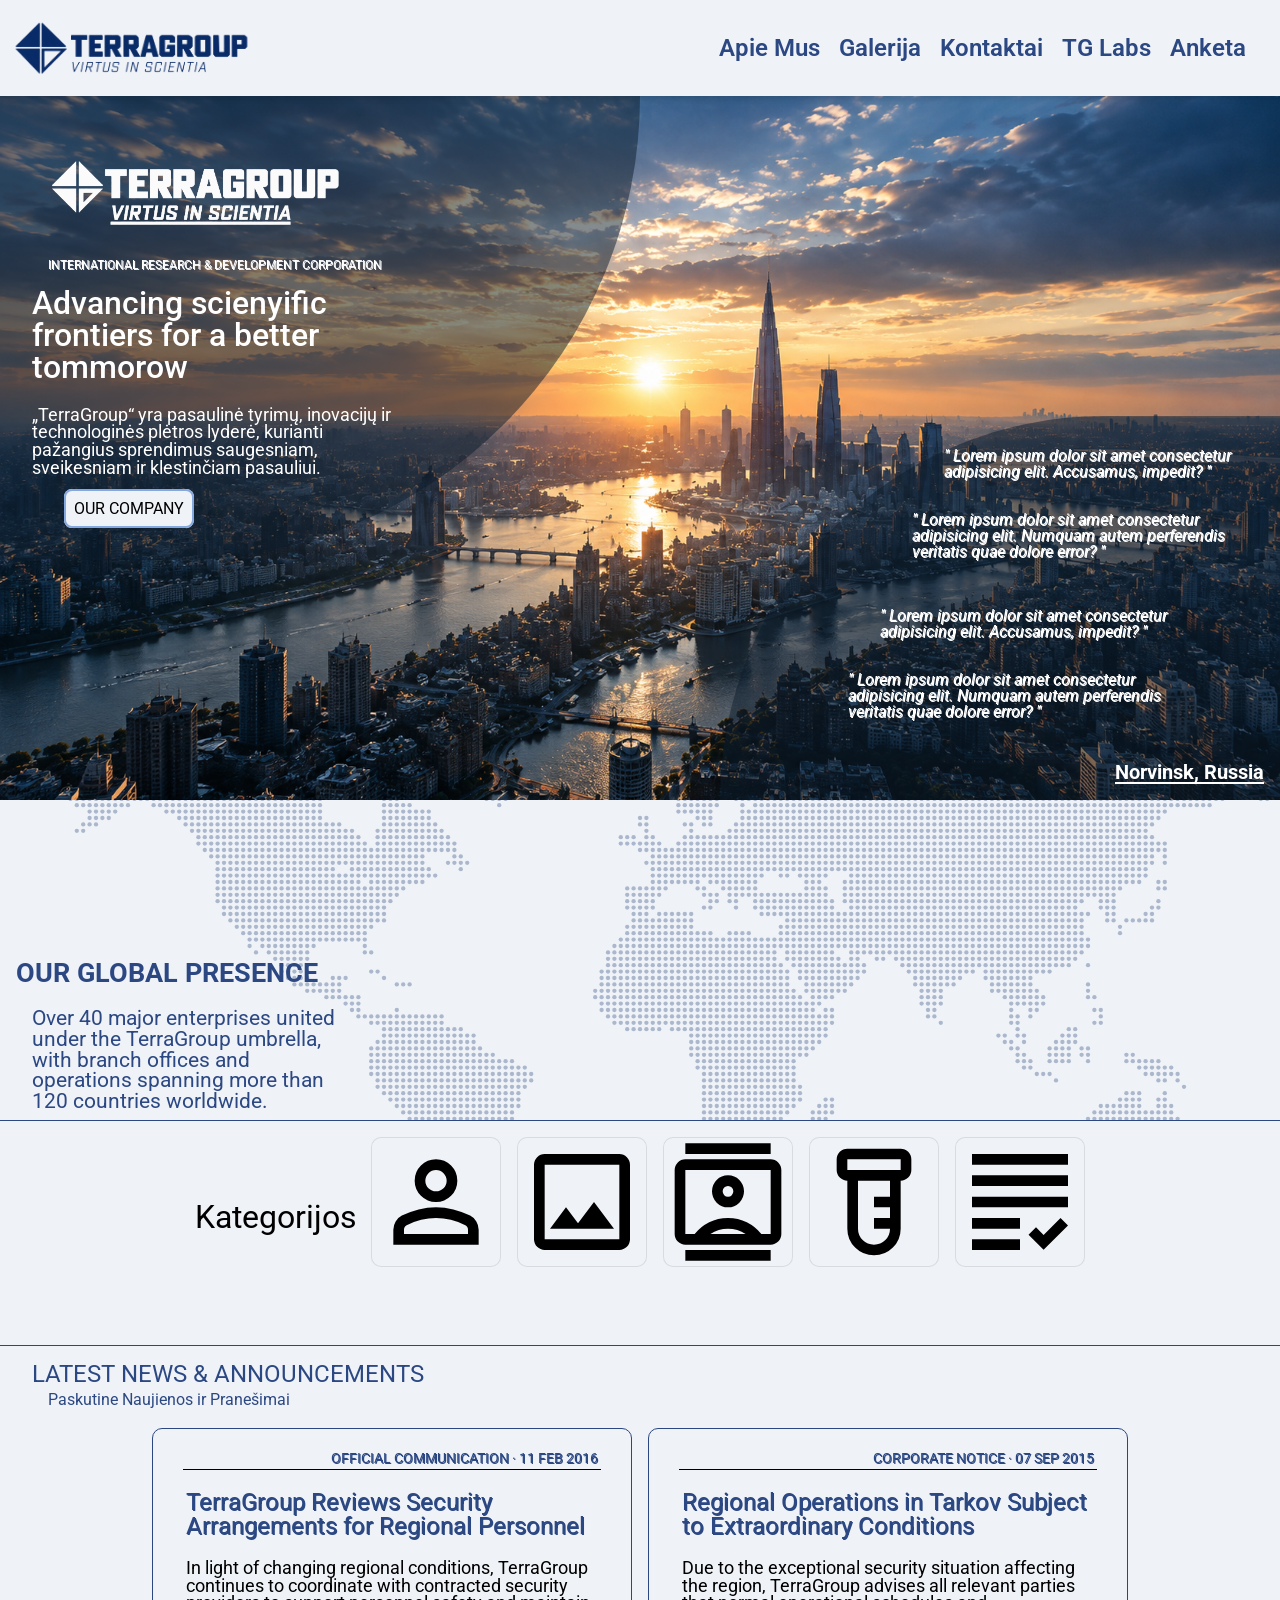
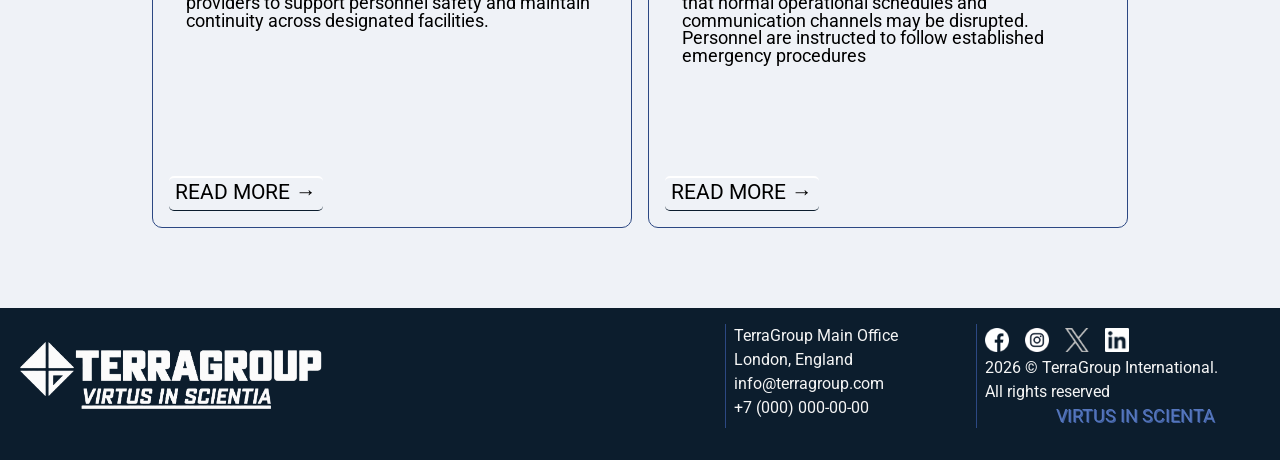
==== Nr 1/index_main.html @ 4077d6df "Add initial HTML structure for TerraGroup website with navigation, content sections, and footer" ====
<!DOCTYPE HTML>
<html lang="lt">
<head>
    <title>TerraGroup</title>
    <meta charset="UTF-8">
    <meta name="viewport" content="width=device-width, initial-scale=1.0">
    <link rel="stylesheet" type="text/css" href="css/resetstyle.css">
    <link rel="stylesheet" type="text/css" href="css/root.css">
    <link rel="stylesheet" type="text/css" href="css/main_mystyle.css">  
    <link rel="stylesheet" type="text/css" href="css/index_style.css"> 
    <link rel="icon" type="image/png" href="images/Terra_Group.png">
    <style>@import url('https://fonts.googleapis.com/css2?family=Roboto:ital,wght@0,100..900;1,100..900&display=swap');</style>
</head>
<body>
    <header class="header-podstawowy">
     <div class="pod-logo">
        <a href="index_main.html"><div id="img"></div></a> <!-- Logotyp -->
      <div class="nav">       
     <input type="checkbox" id="menu-toggle">
     <label for="menu-toggle" class="menu-icon">
        ☰
     </label>
      <nav class="pod-nav">                                           <!-- Navigacja -->
         <ul>
            <li><a href="Apie/Apie_mus.html">Apie Mus</a></li> 
            <li><a href="Galerija/Galerija.html">Galerija</a></li>
            <li><a href="Kontaktai/Kontaktai.html">Kontaktai</a></li>
            <li><a href="Labs/Labs.html">TG Labs</a></li>
            <li><a href="Anketa/Anketa.html">Anketa</a></li>
         </ul>
      </nav>
     </div>     
    </div>     
<div class="pod-Search-SM">                                            <!-- Search -->
<form id="search-form" action="https://www.google.com/search" method="get" target="_blank">
  <input type="search" name="q" placeholder="Ieškoti šioje svetainėje..." required >

  <input type="hidden" name="sitesearch" value="example.com" >

  <button type="submit"><img src="images/search_icon.png" alt="Search"></button>
</form>                                                                 <!-- Social Media -->
     <div class="pod-SM">                                               
          <a href="https://www.facebook.com" target="_blank"><div id="fb"></div></a>
           <a href="https://www.instagram.com" target="_blank"><div id="in"></div></a>
            <a href="https://www.x.com" target="_blank"><div id="x"></div></a>
             <a href="https://www.linkedin.com/" target="_blank"><div id="lin"></div></a>
        </div></div>
    </header>
 <!-- Navigacija -->
 <!--
<div class="disclaimer">This is fan-made website about EFT, all rights resereved by Battle State Game Studio
    <label for="menu-toggle-dis" class="menu-icon-dis">X</label>
    <input type="checkbox" id="menu-toggle-dis"></div>-->

<main><div id="bg"></div>
    <content>
        <div id="logo"><img src="images/Terra_Group_logo_white.png" alt="">
        <p>INTERNATIONAL RESEARCH & DEVELOPMENT CORPORATION</p>
        </div>
        <article>
            <h1>Advancing scienyific frontiers for a better tommorow </h1>
        <p>„TerraGroup“ yra pasaulinė tyrimų, inovacijų ir technologinės plėtros lyderė, kurianti pažangius sprendimus saugesniam, sveikesniam ir klestinčiam pasauliui.
        </p>
        <a href="Apie/Apie.html" id="about"> OUR COMPANY</a>
     </article>
     
   </content>
   <div id="bg-q"></div>
   <blockquote>
    Lorem ipsum dolor sit amet consectetur adipisicing elit. Accusamus, impedit?
   </blockquote>
   <blockquote>
    Lorem ipsum dolor sit amet consectetur adipisicing elit. Numquam autem perferendis veritatis quae dolore error?
   </blockquote>
   <blockquote>
    Lorem ipsum dolor sit amet consectetur adipisicing elit. Accusamus, impedit?
   </blockquote>
   <blockquote>
    Lorem ipsum dolor sit amet consectetur adipisicing elit. Numquam autem perferendis veritatis quae dolore error?
   </blockquote>
   <p id="place">Norvinsk, Russia</p>
</main>
    <div class="maps">
        <h2>OUR GLOBAL PRESENCE </h2>
        <p>Over 40 major enterprises united under the TerraGroup umbrella, with branch offices and operations spanning more than 120 countries worldwide.</p>
    </div>
                                        <!-- Section-NAV -->
   <section class="category">
    <p>Kategorijos</p>
    <a class="category-box" href="Apie/Apie_mus.html"><div class="box-hover"><p>Apie Mus</p></div></a>
    <a class="category-box" href="Galerija/Galerija.html"><div class="box-hover"><p>Galerija</p></div></a>
    <a class="category-box" href="Kontaktai/Kontaktai.html"><div class="box-hover"><p>Kontaktai</p></div></a>
    <a class="category-box" href="Labs/Labs.html"><div class="box-hover"><p>TG Labs</p></div></a>
    <a class="category-box" href="Anketa/Anketa.html"><div class="box-hover"><p>Anketa</p></div></a>
   </section>

                                        <!-- News -->
   <div class="news">
    <h2>LATEST NEWS & ANNOUNCEMENTS</h2>
        <h3>Paskutine Naujienos ir Pranešimai</h3>
   <div class="news-scroller">
    <div class="news-box"><p>OFFICIAL COMMUNICATION · 11 FEB 2016</p>

    <p>TerraGroup Reviews Security Arrangements for Regional Personnel</p>

    <p>In light of changing regional conditions, TerraGroup continues to coordinate with contracted security providers to support personnel safety and maintain continuity across designated facilities.<p>
    <a href="#">Read More</a>
</div>
<div class="news-box"><p>CORPORATE NOTICE · 07 SEP 2015</p>
    <p>Regional Operations in Tarkov Subject to Extraordinary Conditions</p>
    
    <p>Due to the exceptional security situation affecting the region, TerraGroup advises all relevant parties that normal 
    operational schedules and communication channels may be disrupted. Personnel are instructed to follow established emergency procedures</p>
    <a href="#">Read More</a>
</div>
  
<div class="news-box"><p>REGIONAL EXPANSION · 15 AUGUST 2009</p>
    <p>TerraGroup Announces Strategic Investment in the Norvinsk Region</p>

    <p>TerraGroup International today announced a long-term investment and cooperation agreement with regional representatives in Norvinsk, marking a significant expansion of the company's activities in northwestern Russia.</p>
    <a href="#">Read More</a>
</div>
    
<div class="news-box"><p>CORPORATE NEWS · 14 SEPTEMBER 2008</p>
    <p>TerraGroup Expands Agricultural Biotechnology Research</p>

    <p>TerraGroup Labs PLC announces expanded research initiatives focused on crop resilience, sustainable agriculture, and next-generation farming technologies.</p>
    <a href="#">Read More</a>
</div>

<div class="news-box"><p>OPERATIONS · 30 MAY 2008</p>
    <p>USEC Supports Updated Facility Security Standards</p>

    <p>Under its existing service agreement, USEC will assist with access management, emergency readiness, and the protection of designated TerraGroup facilities and personnel.</p>
    <a href="#">Read More</a>
</div>

<div class="news-box"><p>SECURITY & PARTNERSHIPS · 01 APRIL 2004</p>
    <p>TerraGroup sign contrac with USEC PMC</p>

    <p>Today, TerraGroup signs a contract with USEC. From that moment on, USEC operates as the corporation's private army, responsible for protecting its secrets and facilities.</p>
    <a href="#">Read More</a>
</div>

</div></div>


    <footer>
        
        <div class="footer-box"></div>

        <div class="footer-box">
         <ul class="pod-nav-footer">
            <li><a title="Jus eseta cia" href="index_main.html">Pagrindinis</a></li>
            <li><a href="Apie/Apie_mus.html">Apie Mus</a></li>
            <li><a href="Galerija/Galerija.html">Galerija</a></li>
            <li><a href="Kontaktai/Kontaktai.html">Kontaktai</a></li>
            <li><a href="Tyrimai/Tyrimai.html">Tyrimai</a></li>
            <li><a href="Anketa/Anketa.html">Anketa</a></li>
         </ul>
        </div>
    
        <div class="footer-box"> 
            <p> TerraGroup Main Office<br>
                London, England</p>  
            <p> info@terragroup.com</p>
            <p>+7 (000) 000-00-00</p>
        </div>

        <div class="footer-box"> 
            <a href="#">Privacy Policy</a>  
            <a href="#">Terms of Use</a>
            <a href="#">Sitemap</a>
        </div>

        <div class="footer-box">
            <div class="pod-SM-footer">                                               
          <a href="https://www.facebook.com" target="_blank"><div id="fb-f"></div></a>
           <a href="https://www.instagram.com" target="_blank"><div id="in-f"></div></a>
            <a href="https://www.x.com" target="_blank"><div id="x-f"></div></a>
             <a href="https://www.linkedin.com/" target="_blank"><div id="lin-f"></div></a>
             </div>
            <p>2026 &copy; TerraGroup International.<br>
            All rights reserved<br></p>
            <q id="quete">Virtus in scienta</q>
        </div>


    </footer>


</body>
</html>
---- Nr 1/css/resetstyle.css ----
html, body, div, span, applet, object, iframe,
h1, h2, h3, h4, h5, h6, p, blockquote, pre,
a, abbr, acronym, address, big, cite, code,
del, dfn, em, img, ins, kbd, q, s, samp,
small, strike, strong, sub, sup, tt, var,
b, u, i, center,
dl, dt, dd, ol, ul, li,
fieldset, form, label, legend,
table, caption, tbody, tfoot, thead, tr, th, td,
article, aside, canvas, details, embed, 
figure, figcaption, footer, header, hgroup, 
menu, nav, output, ruby, section, summary,
time, mark, audio, video {
	margin: 0;
	padding: 0;
	border: 0;
	font-size: 100%;
	font: inherit;
	vertical-align: baseline;
}
/* HTML5 display-role reset for older browsers */
article, aside, details, figcaption, figure, 
footer, header, hgroup, menu, nav, section {
	display: block;
}
body {
	line-height: 1;
}
nav ol, nav ul {
	list-style: none;
}
ol, ul {
	list-style: none;
}
blockquote, q {
	quotes: none;
}
blockquote:before, blockquote:after,
q:before, q:after {
	content: '';
	content: none;
}
table {
	border-collapse: collapse;
	border-spacing: 0;
}
---- Nr 1/css/root.css ----
:root {/*Góra*/
--nav-bar-color: #EFF2F7;
--nav-menu-color: whitesmoke;
--text-nav-bar: #2C4883;
--nav-bar-hover:  rgb(133, 169, 223);
--text-active: rgb(133, 169, 223);
--color-active: rgb(228, 228, 228);
--nav-shadov: rgba(0, 0, 0, 0.1); 
    
    --text-color-1: black;
    --text-color-2: #2C4883;
    --text-index: white;

--body-color: #EFF2F7;
--news-color: #EFF2F7;
    --news-border-bottom: #0C1D2D;
    --news-border-top: white;
--aside-color: rgba(240, 248, 255, 0.5);
--text-bright-color: #2C4883;
--text-dark-color: whitesmoke;
--text-dark-hover: #2C4883;

/*Dól*/
--footer-color: #0C1D2D;
--footer-text: whitesmoke;
--footer-text-hover: rgb(133, 169, 223);
--footer-border: #2C4883;

--color-b: #2C4883;
--table-sec: rgb(226, 226, 226);
--border: white;

--background: url(../images/Background.png);
--tg-logo: url(../images/Terra_Group_logo.png);
--fb-icon: url(../images/SM/facebook.png);
--in-icon: url(../images/SM/instagram.png);
--x-icon: url(../images/SM/logo-black.png);
--x-icon-hover: url(../images/SM/logo-white.png);
--lin-icon: url(../images/SM/linkedin.png);


--labs-logo: url(../images/TGLabs_logo_transparent.webp);
--about: url(../images/categories/person_24dp_000000_FILL0_wght400_GRAD0_opsz24.svg);
--gallery: url(../images/categories/image_24dp_000000_FILL0_wght400_GRAD0_opsz24.svg);
--contacts: url(../images/categories/contacts_24dp_000000_FILL0_wght400_GRAD0_opsz24.svg);
--labs: url(../images/categories/labs_24dp_000000_FILL0_wght400_GRAD0_opsz24.svg);
--forms: url(../images/categories/grading_24dp_000000_FILL0_wght400_GRAD0_opsz24.svg);
--pin: url(../images/location_on_24dp_1F1F1F_FILL0_wght400_GRAD0_opsz24.svg);
}@media (prefers-color-scheme: dark){
:root {/*Góra*/
--nav-bar-color: #05111B;
--nav-menu-color: rgb(75, 75, 75);
--text-nav-bar:#EFF2F7;
--nav-bar-hover: #2C4883;
--text-active: #2C4883;
--color-active: rgb(56, 56, 56);
--nav-shadov: rgba(255, 255, 255, 0.2);

    --text-color-1: white;
    --text-color-2: rgb(133, 169, 223);
    --text-index: white;

--body-color: #05111B;
--news-color: #0C1D2D;
    --news-border-bottom: #1a2d57;
    --news-border-top: #2C4883;
--aside-color: rgba(24, 38, 51, 0.2);
--text-bright-color: whitesmoke;
--text-dark-color: black;
--text-dark-hover: #2C4883;

/*Dól*/
--footer-color: #0C1D2D;
--footer-text: whitesmoke;
--footer-text-hover: rgb(133, 169, 223);
--footer-border: #2C4883;

--color-b: rgb(133, 169, 223);
--table-sec: #1c2835;
--border: rgb(156, 155, 155);

--background: url(../images/Background_dark.png);
--tg-logo: url(../images/TerraGroup_logo.png);
--fb-icon: url(../images/SM/facebook-white.png);
--in-icon: url(../images/SM/instagram-white.png);
--x-icon: url(../images/SM/logo-white.png);
--x-icon-hover: url(../images/SM/logo-black.png);
--lin-icon: url(../images/SM/linkedin-white.png);

--labs-logo: url(../images/TGLabs_logo_transparent_dark.png);
--about: url(../images/categories/dark/person_24dp_FFFFFF_FILL0_wght400_GRAD0_opsz24.svg);
--gallery: url(../images/categories/dark/image_24dp_FFFFFF_FILL0_wght400_GRAD0_opsz24.svg);
--contacts: url(../images/categories/dark/contacts_24dp_FFFFFF_FILL0_wght400_GRAD0_opsz24.svg);
--labs: url(../images/categories/dark/labs_24dp_FFFFFF_FILL0_wght400_GRAD0_opsz24.svg);
--forms: url(../images/categories/dark/grading_24dp_FFFFFF_FILL0_wght400_GRAD0_opsz24.svg);
--pin: url(../images/location_on_24dp_FFFFFF_FILL0_wght400_GRAD0_opsz24.svg);
}}
---- Nr 1/css/main_mystyle.css ----
body{min-height: 50vw; background-color: var(--body-color); color: var(--text-color-1); font-family: "Roboto", sans-serif; overflow-x: unset  ;} 
/*Podstawowy styl do wszystkiego*/
body::after{
   position: absolute;
   width: 0;
   height: 0;
   overflow: hidden;
   z-index: -1;
   content: url(../images/facebook-color.png);
   content: url(../images/instagram-color.png);
   content: url(../images/logo-white.png);
   content: url(../images/linkedin-color.png);

}/*Zaladowac zdjecia*/
b {font-weight: bold;}
.header-podstawowy {
   position: sticky;
   top: 0;
   z-index: 1000;
width: 100%;
height: 3rem;
background-color: var(--nav-bar-color);
display: flex;
justify-content: space-between;
  align-items: center;
box-shadow: 3px 3px 5px var(--nav-shadov);
}
.pod-logo {
   display: flex;
       height: 100%;
           width: fit-content;
   

}
.pod-logo #img {
       height: 3rem; 
       width: 9rem;
       margin-top: 0.2rem;
      margin-left: 0.2rem;
       background-image: var(--tg-logo);
       background-repeat: no-repeat;
       background-size: cover;

}

@media (min-width: 800px) {
.header-podstawowy {
height: 6rem;}
.pod-logo #img {
       height: 4rem; 
       width: 12rem;
       margin-top: 0.5rem;
      margin-left: 0.5rem;
}
}
/*Nawigacja po stronach*/
.nav {
   height: 100%;
width: fit-content;
flex-direction: row;
float: right;
 margin-left: 10px;
    display: flex;
   align-items: center;
}
.pod-nav ul li{
display: inline;
float: left;
}
/*Linki*/
.pod-nav ul li a{
   color: var(--text-nav-bar);
   text-decoration: inherit;
font-size: clamp(1.25rem, calc(1.5vw + 0.5rem), 1.5rem);
height: 100%;
transition: all 200ms;
font-weight: 600;
}

#menu-toggle,
.menu-icon {
  display: none;
}

/*Liki do Social Media i Wyszukiwarka*/
.pod-search-SM {
   display: flex;
   column-gap: 15px;
   width: fit-content;
   flex-direction: row;
}
.pod-search-SM form button{
 width: 30px;
   height: 30px;
   background-color: transparent;
   border: none;


}
#search-form {
   height: 100%;
   width: fit-content;
   display: flex;
   flex-direction: row;
   align-items: center;
   padding-right: 1rem;
   gap: 0.5rem;
   float: left;
}
.pod-SM {
   height: 100%; 
   padding-right: 2rem;
   display: flex;
   align-items: center;
   column-gap: 1rem;
}

#fb {
height: 2rem;
width: 2rem;
background-image: var(--fb-icon);
background-repeat: no-repeat;
background-size: cover;
}
#fb:hover {
background-image: url(../images/SM/facebook-color.png);}

#in {
height: 2rem;
width: 2rem;
background-image: var(--in-icon);
background-repeat: no-repeat;
background-size: cover;
}
#in:hover  {
background-image: url(../images/SM/instagram-color.png);}

#x {
height: 2rem;
width: 2rem;
background-image: var(--x-icon);
background-repeat: no-repeat;
background-size: cover;
}
#x:hover {
background-image: var(--x-icon-hover);}

#lin {
height: 2rem;
width: 2rem;
background-image: var(--lin-icon);
background-repeat: no-repeat;
background-size: cover;
}
#lin:hover {
background-image: url(../images/SM/linkedin-color.png);}



/*////////////////////Aside////////////////////*/
aside {
   border-radius: 5px;
   background-color: var(--aside-color);
   padding: 0.5vw;
   color: var(--text-color-1);
}
.labs-about {
    background-image: var(--labs-logo);
    background-repeat: no-repeat;
    background-size: 25% auto;
    background-position: 100% 10%;
    border-bottom: solid 1px var(--text-color-2);
    color: var(--text-color);
    position: relative;
    padding: 1rem;
    height: 11rem;
}.labs-about h2 {padding: 1rem;}
.labs-about a{
position: absolute;
left: 0rem;
bottom: 0.5rem;
text-decoration: none;
color: inherit;
font-size: 1.3rem;
padding: 0.3rem 0.4rem 0.4rem 0.4rem;
text-transform: uppercase;
border-radius: 5px;
border-bottom: solid 1px var(--news-border-bottom);
border-top: solid 2px var(--news-border-top);
}
.labs-about a:after{
content: " →"; 
align-items: center;
}.labs-about a:hover{
color: var(--text-color-2);
box-shadow: 12px 12px 12px rgpa(0, 0, 0, 0.1), -10px -10px -10px white;
border-bottom:  var(--news-border-bottom);
border-top:  var(--news-border-top);
}.labs-about a:active{
color: var(--text-color-1);
}
@media(max-width: 1200px) {
   .labs-about {padding-bottom: 2rem;}
}
/*////////////////////Disclaimer////////////////////*/
.disclaimer {
    position: fixed;
    display: block;
    background-color: yellow;
    border: solid 2px red;
    padding: 2px;
    right: 3rem;
    bottom: 1rem;
    z-index: 10;
}

.menu-icon-dis {
    display: block;
    color: var(--text-color-1);
    padding-left: 1rem;
    font-size: 1rem;
    cursor: pointer;
    float: right;
    justify-content: center;
  }.menu-icon-dis:active {
    color: var(--text-nav-bar);
  }

    #menu-toggle-dis:checked ~ .disclaimer {
    display: none;
  }



/*////////////////////Cental Main////////////////////*/
#central {
    display: flex;
    align-items: center;
    justify-content: center;
    color: var(--color-b);
    width: 100%;
    height: 5rem;
    padding-top: 1.5rem;
    font-weight: bold;
    font-size: clamp(1.7rem, calc(1vw + 0.5rem), 3rem);
    background-image: var(--background);
    background-repeat: no-repeat;
    background-size: cover;
    border-radius: 50px;
    box-shadow: 0 0 10px 10px var(--body-color) inset;
}

/*////////////////////Main////////////////////*/
main {
h2 {color: var(--text-color-2);
    font-size: 1.5rem;
    font-weight: bold;}

   width: calc(100%-1rem);
   min-height: 50vw;

   font-size: clamp(1.5rem, calc(0.1vw+ 2rem), 3rem);
padding: 2rem;
   display: grid;
   gap: 10px;
   grid-template-areas:
   "content aside"; 
   grid-template-columns: 5fr 1fr;
   grid-template-rows: auto 1fr;
}


main content{
grid-area: content;
}main article{
grid-area: article;
}main section{
grid-area: section;
}



/*////////////////////Gallery////////////////////*/
.gallery{
   display: grid;
   padding: 5rem 10rem;
   grid-template-columns: repeat(auto-fit, minmax(30rem, 1fr));
   gap: 5rem;
}
.gallery div img{
 aspect-ratio: 3 / 2;
  object-fit: cover;
}
.gallery div img:hover{
width: calc(100% + 1rem);
height: calc(100% + 1rem);
left: -0.5rem;
top: -0.5rem;
position: relative;
column-gap: calc(100% - 1rem);
}.gallery div img:hover .gallery{
column-gap: calc(100% - 1rem);
}



/*////////////////////Maps////////////////////*/
.maps {
   height: 40rem;
   width: 100%;
   background-image: url(../images/world-map-dotted-transparent.svg);
   background-repeat: no-repeat;
    background-size: cover;
    background-position: -25rem;
    border-bottom: solid 1px var(--color-b);
    position: relative;
}
.maps h2 {
   color: var(--text-color-2);
   font-size: 1.7rem;
   font-weight: bold;
   position: absolute;
   left: 1rem;
   top: 5rem;
   align-items: center;
}.maps p {
   color: var(--text-color-2);
   font-size: 1.3rem;
   position: absolute;
   top: 9rem;
   left: 2rem;
   width: 75%;
}
.maps-shadow{
   background-color: var(--body-color);
   position: absolute;
   top: 0;
   left: 0;
   width: 100%;
   height: 100%;
   opacity: 0.5;
}
/*////////////////////News////////////////////*/
.news{
   display: grid;
   grid-template:
   "h2"
   "div";
}


.news-scroller {
padding: 1rem 1rem 4rem 1rem;   
    display: flex;
    flex-direction: row;
    gap: 1rem;
    margin: 0 auto 1rem auto;
    width: 20rem;
    overflow-x: scroll;
    scroll-snap-type: x proximity;  
    overflow-y: hidden;
}.news h2 {
text-align: left;
padding: 1rem 2rem 0.2rem 2rem;
color: var(--text-color-2);
font-size: 1.5rem;
border-top: solid 1px var(--color-b);
}.news h3 {
text-align: left;
padding: 0.2rem 2rem 0.2rem 3rem;
color: var(--text-color-2);
font-size: 1rem;
}

.news-box {
    scroll-snap-align: center;
    box-sizing: border-box;
    padding: 20px 30px;
    flex-shrink: 0;
    width: 10rem;
    height: 32rem;
    border: solid 1px var(--text-color-2);
    border-radius: 10px;
    position: relative;
    display: flex;
    flex-direction: column;
    gap: 1rem;
    background-color: var(--news-color);
}
.news-box p:nth-child(1){
text-align: right;
padding: 0.2rem;
color: var(--text-color-2);
text-shadow: 1px 1px var(--text-color-2);
font-size: 0.9rem;
border-bottom: solid 1px var(--text-color-1);
}.news-box p:nth-child(2){
text-align: left;
padding: 0.2rem;
color: var(--text-color-2);
text-shadow: 1px 1px var(--text-color-2);
font-size: 1.5rem;
}.news-box p:nth-child(3){
text-align: left;
padding: 0.2rem;
color: var(--text-color-1);
font-size: 1.1rem;
}.news-box a{
position: absolute;
left: 1rem;
bottom: 1rem;
text-decoration: none;
color: var(--text-color-1);
font-size: 1.3rem;
padding: 0.3rem 0.4rem 0.4rem 0.4rem;
text-transform: uppercase;
border-radius: 5px;
border-bottom: solid 1px var(--news-border-bottom);
border-top: solid 2px var(--news-border-top);
}.news-box a:after{
content: " →"; 
align-items: center;
}.news-box a:hover{
color: var(--text-color-2);
box-shadow: 12px 12px 12px rgpa(0, 0, 0, 0.1), -10px -10px -10px white;
border-bottom:  var(--color-2);
border-top:  var(--color-2);
}.news-box a:active{
color: var(--text-color-1);
}
.news-box:nth-child(1) {background-image: url(#);}
.news-box:nth-child(2) {background-image: url(#);}
.news-box:nth-child(3) {background-image: url(#);}
.news-box:nth-child(4) {background-image: url(#);}
.news-box:nth-child(5) {background-image: url(#);}
.news-box:nth-child(6) {background-image: url(#);}

@media (max-width: 800px) {
   .news-scroller{width: 0rem;}
   .news-box{width: 0rem;}
}@media (min-width: 801px) {
   .news-scroller{width: 15rem;}
   .news-box{width: 15rem;}
}@media (min-width: 1200px) {
   .news-scroller{width: 13rem;}
   .news-box{width: 13rem; height: 42rem;}
}@media (min-width: 1201px) {
   .news-scroller{width: 20rem;}
   .news-box{width: 20rem; height: 25rem;}
}
/*@media (max-width: 900px) {
   .news-scroller, .news-box{display: none;}
}*/   
/*////////////////////News////////////////////*/



/*////////////////////Footer////////////////////*/
footer{
   background-color: var(--footer-color);
   color: var(--footer-text);
   padding: 1rem 0rem 2rem 1rem;
   bottom: 0;
   width: 100%;
   height: 5rem fit-content;
   display: flex;
   line-height: 1.5rem;
   
}.footer-box {
   flex-grow: 0.5;
   padding: 0 0.5rem;
   width: fit-content;
   border-right: solid 1px var(--footer-border);
}
.footer-box:nth-child(1) {
    background-image: url(../images/Terra_Group_logo_white.png);
    background-repeat: no-repeat;
    background-size: contain;
    background-position: left;
   flex-grow: 5;

}.footer-box:nth-child(4) {
   width: fit-content;
   display: flex ;
   flex-direction: column;
}.footer-box:nth-child(4) a {
   padding: 0.1rem;
   text-decoration: none;
   color: var(--footer-text);
}.footer-box:nth-child(4) a:hover {
color: var(--footer-text-hover);
}.footer-box:nth-child(4) a:active {
color: var(--text-active);
}
.pod-nav-footer{
display: grid;
gap: 10px;
   grid-template-areas:
    "li li"
    "li li"
    "li li";
   grid-template-columns: 1fr 1fr;
}

.pod-nav-footer li a {
   color: var(--footer-text);
    text-decoration: inherit;
    transition: all 200ms;
}
.pod-nav-footer li a:hover{
   color: var(--footer-text-hover);
}address p:hover{
   color: var(--footer-text-hover);
}


.pod-SM-footer {
   height: 2rem; 
   display: flex;
   align-items: center;
   column-gap: 1rem;
}

#fb-f {
height: 1.5rem;
width: 1.5rem;
background-image: url(../images/SM/facebook-white.png);
background-repeat: no-repeat;
background-size: cover;
}
#fb-f:hover {
background-image: url(../images/SM/facebook.png);}

#in-f {
height: 1.5rem;
width: 1.5rem;
background-image: url(../images/SM/instagram-white.png);
background-repeat: no-repeat;
background-size: cover;
}
#in-f:hover  {
background-image: url(../images/SM/instagram.png);}

#x-f {
height: 1.5rem;
width: 1.5rem;
background-image: url(../images/SM/logo-white.png);
background-repeat: no-repeat;
background-size: cover;
}
#x-f:hover {
background-image: url(../images/SM/logo-black.png);}

#lin-f {
height: 1.5rem;
width: 1.5rem;
background-image: url(../images/SM/linkedin-white.png);
background-repeat: no-repeat;
background-size: cover;
}
#lin-f:hover {
background-image: url(../images/SM/linkedin.png);}
#quete {
    display: flex;
text-transform: uppercase;  
color: #5576bd;
font-size: 110%;
justify-content: center;
text-shadow: 1px 1px #4261a3;
}
/*////////////////////Footer////////////////////*/



/*/////////////////////Ekrany//MEDIA ////////////////////////////////////////////////////////////////////////////////*/
/*/Phone/*/
@media (max-width: 350px){
   .news-box p:nth-child(3){
     visibility: hidden; 
   }
}
@media (max-width: 400px){
.footer-box:nth-child(3) {
    visibility: hidden;
}
.footer-box{
   margin-left: -6rem;
}}
@media (max-width: 600px){
.pod-logo img {
       height: 3.5rem; 
       width: auto;
       padding: 1rem 0 1rem 1rem;
}} 


@media (max-width: 800px) {
  .header {
    justify-content: space-between;
  }

  .menu-icon {
    display: block;
    color: var(--text-bright-color);
    font-size: 28px;
    cursor: pointer;
    float: right;
    justify-content: center;
  }.menu-icon:active {
    color: var(--text-nav-bar);
  }

  .pod-nav {  display: none;}
  .pod-nav ul {
    display: flex;
    flex-direction: column;
    gap: 1rem;
    position: absolute;
    top: 100%;
    right: 0;
    width: 100%;
    height: 200vw;
    background: var(--nav-menu-color);
    z-index: 10;
    padding-top: 1rem;
  }.pod-nav ul {
   display: flex;
   flex-direction: column;
  }.pod-nav ul li {
padding: 0.2rem 0;
border-bottom: solid black 1px;
  }.pod-nav ul li a {
    color: var(--text-nav-bar);
    width: 100%;
    font-size: 1.5rem;
    padding: 0.1rem 2rem;
  }

  /* Show menu when checkbox is checked */
  #menu-toggle:checked ~ .pod-nav {
    display: flex;
  }


aside {
   display: none;}
main {
   padding: 0.9rem;
}#back {margin: 1.1rem 1.1rem;}
.footer-box:nth-child(1) {
    display: none;
}
.footer-box:nth-child(3) {
    padding-left: 1rem;
}footer {
    padding: 1rem 0;
    height: fit-content;
}
}

@media (min-width: 801px) {
.pod-nav ul li a{
   color: var(--text-nav-bar);
   text-decoration: inherit;
   padding: 1.5rem calc(0.5vw + 0.2rem);
}.pod-nav ul li a:hover{
   color: var(--nav-bar-hover);
}.pod-nav ul li a:active{
   background-color: var(--color-active);
   color: var(--text-active);
   border-radius: 5px;
   padding: 1rem 0.5rem;
}#active{
   text-decoration: underline;
}
}

@media (min-width: 800px){
  .pod-logo #img {
       height: 5rem; 
       width: 15rem;
       margin-top: 0.7rem;
      margin-left: 0.7rem;}
}

@media (max-width: 1300px){
      .pod-logo{
   justify-content: space-between;
   width: 100%;
   padding-right: 1.5rem;
  }
  .pod-logo {
  justify-content: space-between;
  }
 .pod-Search-SM{
    display: none;
 }.footer-box:nth-child(2), .footer-box:nth-child(4){
    display: none;
}}
@media (max-width: 1900px){
 .pod-Search-SM form input{
    display: none;
 }
}
---- Nr 1/css/index_style.css ----
/*////////////////////Main////////////////////*/
main {
   grid-template-areas:
    "content"
    'section'; 
   grid-template-columns: 1fr;
   background-image: url(../images/Norvinsk.png);
background-repeat: no-repeat;
background-size: cover;
overflow: hidden;
position: relative;
height: 200vw;

}
#bg {
position: absolute;
top: 0;
left: 0;
background-color: #0C1D2D;
width:100%;
height: 100%;
opacity: 0.5;
}#bg-q {
position: absolute;
visibility: hidden;
bottom: 0;
right: 0;
background-color: #0C1D2D;
width:30rem;
height: 28rem;
border-top-left-radius: 1000px;
opacity: 0.5;
}


#logo{
    display: flex;
    flex-direction: column;
    gap: 1rem;
    padding: 1rem;

}#logo img{
width: 75%;
}#logo p{
color: var(--text-index);
font-size: 0.75rem;
text-shadow: 1px 1px whitesmoke;
}





main content{
grid-area: content;
position: relative;
}main article{
grid-area: article;
}main section{
grid-area: section;
}main footer{
grid-area: footer;
}

h1 {
    font-size: 1.5rem;
    font-weight: 500;
    color: var(--text-index);
}
content article{
    width: 100%;
    padding-bottom: 4rem;
}content article p{
    font-size: 0.9rem;
    padding: 1.5rem 0;
    color: var(--text-index);
}
#about {
    font-size: 1rem;
border: solid 0.15rem var(--text-active);
background-color: var(--body-color);
border-radius: 0.5rem;
padding: 0.5rem;
text-decoration: inherit;
color: var(--text-color-1);
margin: 2rem;
transition: all 200ms;
visibility: hidden;
}#about:hover {
border: solid 0.15rem var(--body-color);
background-color: var(--text-active);
color: var(--text-color-1);

} 
blockquote{
color: var(--text-index);
width: 25%;
font-style: italic;
font-size: 1rem;
position: absolute;
visibility: hidden;
text-shadow: 1px 1px white;
}blockquote:nth-child(4){
right: 1rem;
bottom: 20rem;
}blockquote:nth-child(5){
right: 3rem;
bottom: 15rem;
}blockquote:nth-child(6){
right: 5rem;
bottom: 10rem;
}blockquote:nth-child(7){
right: 7rem;
bottom: 5rem;
}
blockquote::after, blockquote::before{
content: '"';
}
@media (max-width:800px){  
content {
   width: 100%;
}}

#place{
    position: absolute;
    font-size: 1rem;
    font-weight: bold;
    color: var(--text-index);
    bottom: 1rem;
    right: 1rem;
    border-bottom: solid 2px var(--text-index);
}
/*////////////////////Main////////////////////*/



/*////////////////////Maps////////////////////*/
.maps {
   height: 20rem;
   width: 100%;
   background-image: url(../images/world-map-dotted-transparent.svg);
   background-repeat: no-repeat;
    background-size: cover;
    background-position: 1rem;
    border-bottom: solid 1px var(--color-b);
    position: relative;
}
.maps h2 {
   color: var(--text-color-2);
   font-size: clamp(1rem, 0.1vw+0.1rem, 2rem);
   font-weight: bold;
   position: relative;
   left: 1rem;
   bottom: 9rem;
   align-items: center;
}.maps p {
   color: var(--text-color-2);
   font-size: clamp(0.75rem, 0.1vw+0.1rem, 1.5rem);
   position: absolute;
   bottom: 3rem;
   left: 2rem;
   width: 75%;
}

@media (min-width:800px){

    .maps p{
   width: 25%;
    }.maps h2 {
    top: 10rem;
    }.maps p{
    top: 13rem;
    }
}

/*////////////////////Section////////////////////*/
section{
padding: 1rem 20rem 3rem 20rem;
}
section h3{
    display: flex;
        width: 10rem;
    height: 10rem;
flex-basis: 100%;
align-items: center;
font-size: 2rem;

}
section p{
    display: flex;
        width: 10rem;
    height: 10rem;
flex-basis: 100%;
align-items: center;
font-size: 2rem;

}
.category{
    display: grid;
    grid-template-areas: 
    "p a a a a a";
    gap: 1rem;
    justify-content: center;
    flex-wrap: wrap;
    grid-template-columns: 1fr 1fr 1fr 1fr 1fr 1fr;
    grid-template-rows: 1fr;
}.category a{
grid-area: a div;
}.category p{
grid-area: p;
}

.category-box {
    width: 8rem;
    height: 8rem;
    border: solid 1px rgba(12, 29, 45, 0.1);
    border-radius: 10px;
    position: relative; 
}

.category-box:nth-child(2) {background-image: var(--about);}
.category-box:nth-child(3) {background-image: var(--gallery);}
.category-box:nth-child(4) {background-image: var(--contacts);}
.category-box:nth-child(5) {background-image: var(--labs);}
.category-box:nth-child(6) {background-image: var(--forms);}

.category-box {
    background-repeat: no-repeat;
    background-size: cover;
}
.box-hover {
    position: absolute;
    top: 0;
    right: 0;
    bottom: 0;
    left: 0;
    background-color: var(--body-color);
    opacity: 0;
    border-radius: 10px;
    transition: all 200ms; 
}.box-hover p{
    font-size: 1.5rem;
    align-items: center;
    height: 1rem;
    position: absolute;
    top: 9rem; 
    left: -15px;
    color: var(--color-b);
    justify-content: center;

}.category-box:hover .box-hover{
    opacity: 0.7;
}
@media (max-width: 1080px){.category{
    display: none;
}}



/*////////////////////Section////////////////////*/


/*////////////////////News////////////////////*/
.news-scroller {
    width: 20rem;
}.news-box {
    width: 30rem;
    height: 20rem;
}

@media (max-width: 350px){.news-scroller{
width: 15rem;
 .news-box {width: 15rem; height: 20rem;}
}}@media (min-width: 351px){main{height: 135vw;}
content article p{
    font-size: 1rem;}
h1 {font-size: 1.75rem;}
.news-scroller{width: 20rem;
 .news-box {width: 20rem; height: 25rem;}
}}@media (min-width: 450px){main{height: 95vw;}
#about {visibility: visible;}
content article p{
    font-size: 1.1rem;}
h1 {font-size: 2rem;}

    .news-scroller{ width: 25rem;
 .news-box {width: 25rem;}
}}@media (min-width: 900px){main{height: 80vw;}
    .news-scroller{
width: 30rem;
 .news-box {width: 30rem;}
}#logo img{
width: 50%;
}}@media (min-width: 901px){.news-scroller{
width: 51rem;
 .news-box {width: 25rem;}
}}@media (min-width: 1020px){
main {height: 50vw;}    
.news-scroller{
width: 61rem;
 .news-box {width: 30rem;}
}
#bg-q, blockquote{
visibility: visible;
}#bg {
width:40rem;
height: 29rem;
border-bottom-right-radius: 1000px;}
#logo img{
width: 25%;
}content article{
    width: 30%;}
#place{ font-size: 1.25rem;}



}@media (min-width: 1150px){#bg-q{
 width: 35rem;
height: 24rem;
}}@media (min-width: 1300px){.news-scroller{
width: 77rem;
 .news-box {width: 25rem;}
}#bg-q{
 width:40rem;
height: 27rem;
}}
@media (min-width: 1500px){.news-scroller{
width: 92rem;
 .news-box {width: 30rem; height: 20rem;}
}#bg{
 width:50rem;
}#bg-q {
width:40rem;
}}
@media (min-width: 1720px){.news-scroller{
width: 103rem;
 .news-box {width: 25rem;}
}#bg-q {
width:45rem;
}}@media (min-width: 2000px){.news-scroller{
width: 123rem;
 .news-box {width: 30rem;}
}#bg{
 width:62rem;
 height: 30rem;
}#bg-q {
width:55rem;
}}@media (min-width: 2500px){
#bg{
 width:62rem;
 height: 32rem;
}#bg-q {
 width:57rem;
}content article p{
 width: 90%;;
}}
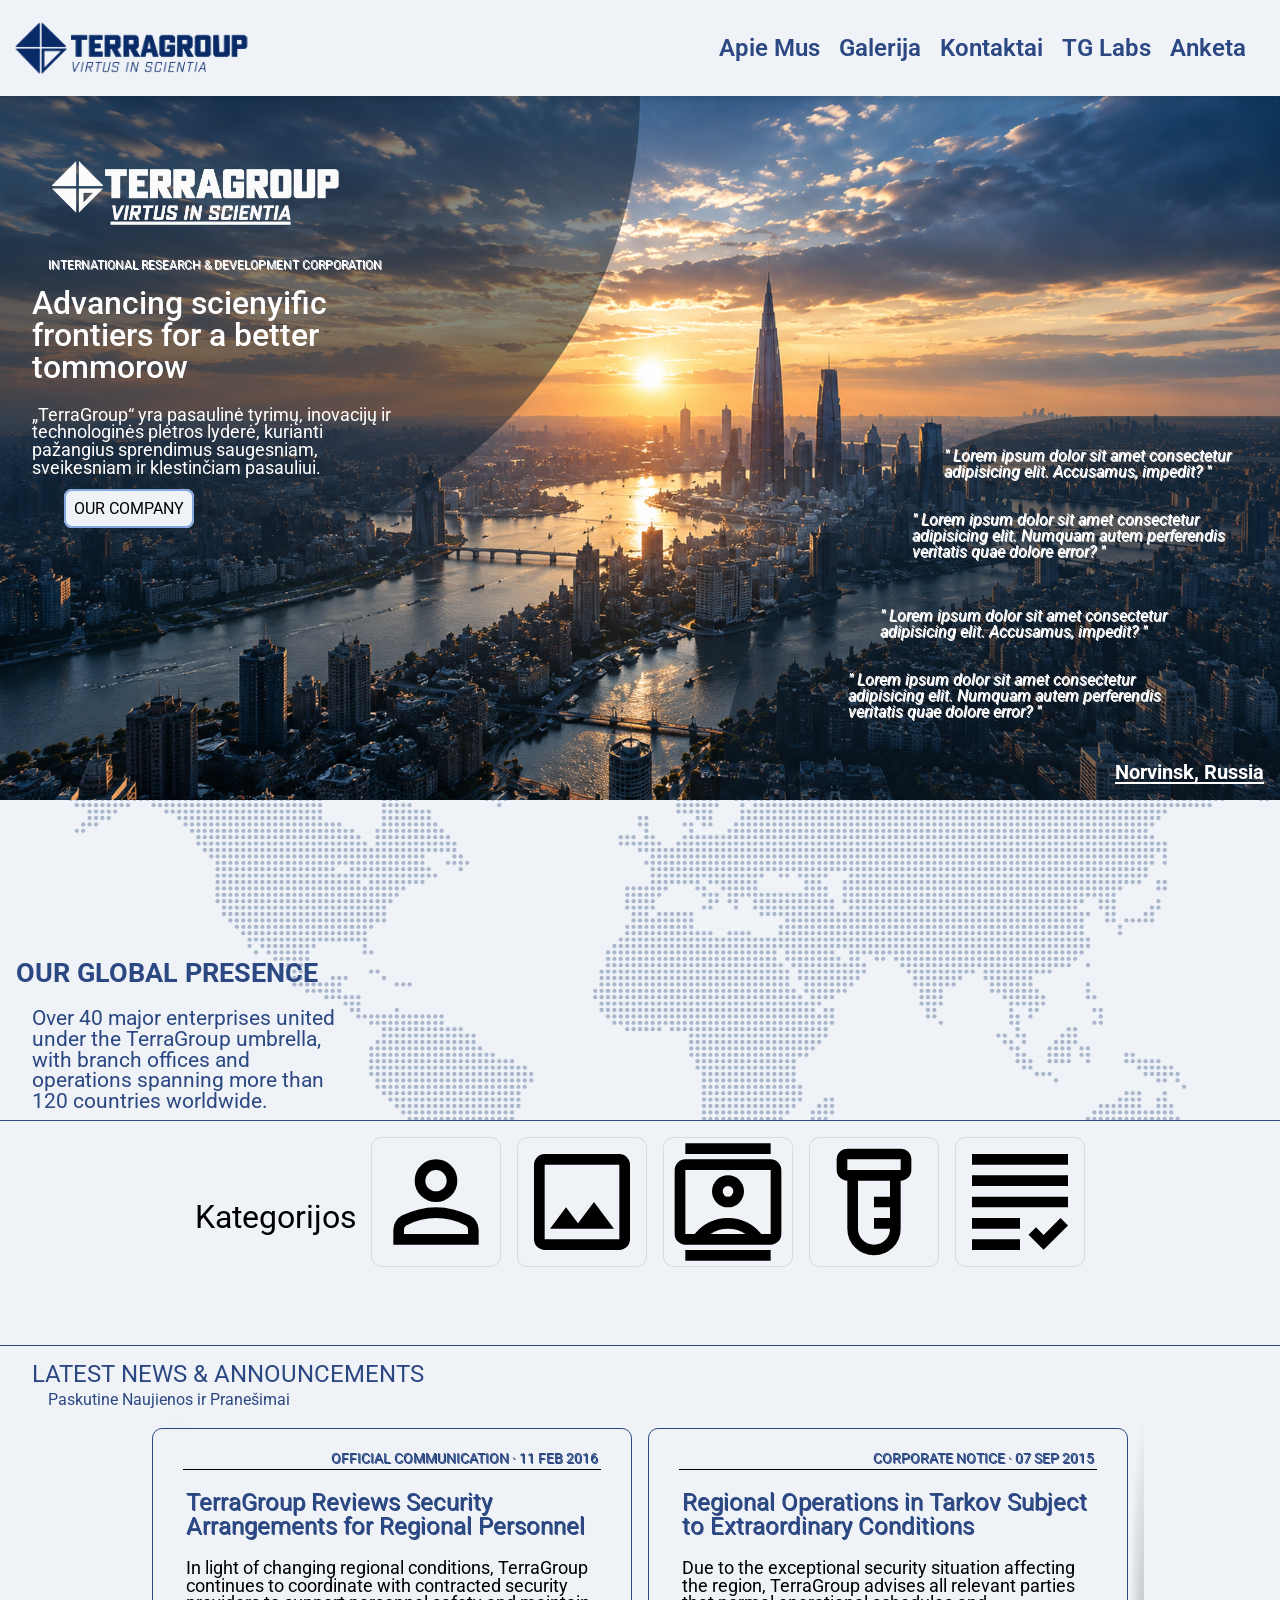
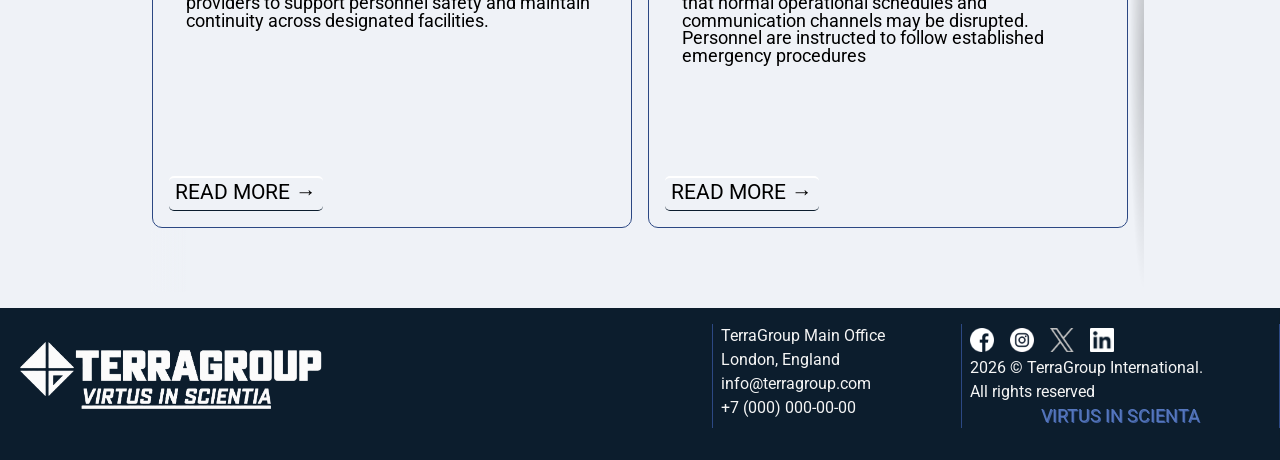
==== commit b1109a16: "New Navigation for Mobile, Contacts continue" ====
--- a/Nr 1/index_main.html
+++ b/Nr 1/index_main.html
@@ -16,10 +16,22 @@
      <div class="pod-logo">
         <a href="index_main.html"><div id="img"></div></a> <!-- Logotyp -->
       <div class="nav">       
-     <input type="checkbox" id="menu-toggle">
-     <label for="menu-toggle" class="menu-icon">
-        ☰
-     </label>
+        <nav class="pod-nav-mobile">
+             <button popovertarget="pod-nav">☰</button>
+
+          <ul id="pod-nav" popover>
+            <li><a href="Apie/Apie_mus.html">Apie Mus</a></li> 
+            <li><a href="Galerija/Galerija.html">Galerija</a></li>
+            <li><a href="Kontaktai/Kontaktai.html">Kontaktai</a></li>
+            <li><a href="Labs/Labs.html">TG Labs</a></li>
+            <li><a href="Anketa/Anketa.html">Anketa</a></li>
+                          <div class="pod-SM-mobile">                                               
+          <a href="https://www.facebook.com" target="_blank"><div id="fb"></div></a>
+           <a href="https://www.instagram.com" target="_blank"><div id="in"></div></a>
+            <a href="https://www.x.com" target="_blank"><div id="x"></div></a>
+             <a href="https://www.linkedin.com/" target="_blank"><div id="lin"></div></a>
+         </ul>
+        </nav>
       <nav class="pod-nav">                                           <!-- Navigacja -->
          <ul>
             <li><a href="Apie/Apie_mus.html">Apie Mus</a></li> 
@@ -28,6 +40,7 @@
             <li><a href="Labs/Labs.html">TG Labs</a></li>
             <li><a href="Anketa/Anketa.html">Anketa</a></li>
          </ul>
+        </div>
       </nav>
      </div>     
     </div>     
--- a/Nr 1/css/root.css
+++ b/Nr 1/css/root.css
@@ -9,6 +9,7 @@
     
     --text-color-1: black;
     --text-color-2: #2C4883;
+    --text-color-3: #2C4883;
     --text-index: white;
 
 --body-color: #EFF2F7;
@@ -26,10 +27,12 @@
 --footer-text-hover: rgb(133, 169, 223);
 --footer-border: #2C4883;
 
+--color-a: rgb(133, 169, 223);
 --color-b: #2C4883;
---table-sec: rgb(226, 226, 226);
+--table-sec: #F3F8FD;
 --border: white;
 
+--bg-contacts: url(../images/bg-contacts.png);
 --background: url(../images/Background.png);
 --tg-logo: url(../images/Terra_Group_logo.png);
 --fb-icon: url(../images/SM/facebook.png);
@@ -38,6 +41,13 @@
 --x-icon-hover: url(../images/SM/logo-white.png);
 --lin-icon: url(../images/SM/linkedin.png);
 
+--con-domain: url(../images/contacts/domain_24dp_04306F_FILL0_wght400_GRAD0_opsz24.svg);
+--con-mail: url(../images/contacts/mail_24dp_04306F_FILL0_wght400_GRAD0_opsz24.svg);
+--con-handshake: url(../images/contacts/handshake_24dp_04306F_FILL0_wght400_GRAD0_opsz24.svg);
+--con-mic: url(../images/contacts/mic_24dp_04306F_FILL0_wght400_GRAD0_opsz24.svg);
+--con-location: url(../images/contacts/location_on_24dp_04306F_FILL0_wght400_GRAD0_opsz24.svg);
+--con-public: url(../images/contacts/public_24dp_04306F_FILL0_wght400_GRAD0_opsz24.svg);
+--con-schedule: url(../images/contacts/schedule_24dp_04306F_FILL0_wght400_GRAD0_opsz24.svg);
 
 --labs-logo: url(../images/TGLabs_logo_transparent.webp);
 --about: url(../images/categories/person_24dp_000000_FILL0_wght400_GRAD0_opsz24.svg);
@@ -58,6 +68,7 @@
 
     --text-color-1: white;
     --text-color-2: rgb(133, 169, 223);
+    --text-color-3: white;
     --text-index: white;
 
 --body-color: #05111B;
@@ -75,10 +86,12 @@
 --footer-text-hover: rgb(133, 169, 223);
 --footer-border: #2C4883;
 
+--color-a: #0C1D2D;
 --color-b: rgb(133, 169, 223);
 --table-sec: #1c2835;
 --border: rgb(156, 155, 155);
 
+--bg-contacts: url(../images/bg-contacts_dark.png);
 --background: url(../images/Background_dark.png);
 --tg-logo: url(../images/TerraGroup_logo.png);
 --fb-icon: url(../images/SM/facebook-white.png);
@@ -86,6 +99,14 @@
 --x-icon: url(../images/SM/logo-white.png);
 --x-icon-hover: url(../images/SM/logo-black.png);
 --lin-icon: url(../images/SM/linkedin-white.png);
+
+--con-domain: url(../images/contacts/dark/domain_24dp_FFFFFF_FILL0_wght400_GRAD0_opsz24.svg);
+--con-mail: url(../images/contacts/dark/mail_24dp_FFFFFF_FILL0_wght400_GRAD0_opsz24.svg);
+--con-handshake: url(../images/contacts/dark/handshake_24dp_FFFFFF_FILL0_wght400_GRAD0_opsz24.svg);
+--con-mic: url(../images/contacts/dark/mic_24dp_FFFFFF_FILL0_wght400_GRAD0_opsz24.svg);
+--con-location: url(../images/contacts/dark/location_on_24dp_FFFFFF_FILL0_wght400_GRAD0_opsz24.svg);
+--con-public: url(../images/contacts/dark/public_24dp_FFFFFF_FILL0_wght400_GRAD0_opsz24.svg);
+--con-schedule: url(../images/contacts/dark/schedule_24dp_FFFFFF_FILL0_wght400_GRAD0_opsz24.svg);
 
 --labs-logo: url(../images/TGLabs_logo_transparent_dark.png);
 --about: url(../images/categories/dark/person_24dp_FFFFFF_FILL0_wght400_GRAD0_opsz24.svg);
@@ -95,3 +116,35 @@
 --forms: url(../images/categories/dark/grading_24dp_FFFFFF_FILL0_wght400_GRAD0_opsz24.svg);
 --pin: url(../images/location_on_24dp_FFFFFF_FILL0_wght400_GRAD0_opsz24.svg);
 }}
+
+
+
+
+
+@view-transition {
+    navigation: auto;
+}
+
+::view-transition-group(page-content) {
+    animation-duration: 1s;
+}
+::view-transition-old(page-content) {
+    animation-name: slide-out;
+}
+::view-transition-new(page-content) {
+    animation-name: slide-in;
+}
+main, .maps, .category, .news {
+    view-transition-name: page-content;
+}
+
+@keyframes slide-out {
+    to {
+        translate: -100vw;
+    }
+}
+@keyframes slide-in {
+    from {
+        translate: 100vw;
+    }
+}
--- a/Nr 1/css/main_mystyle.css
+++ b/Nr 1/css/main_mystyle.css
@@ -1,5 +1,5 @@
 
-body{min-height: 50vw; background-color: var(--body-color); color: var(--text-color-1); font-family: "Roboto", sans-serif; overflow-x: unset  ;} 
+body{min-height: 50vw; background-color: var(--body-color); color: var(--text-color-1); font-family: "Roboto", sans-serif; overflow-x: unset;} 
 /*Podstawowy styl do wszystkiego*/
 body::after{
    position: absolute;
@@ -78,9 +78,50 @@
 font-weight: 600;
 }
 
-#menu-toggle,
-.menu-icon {
-  display: none;
+/*//////////////////////Menu on Phone////////////////////////*/
+@media (min-width:800px){
+.pod-nav-mobile{
+display: none;
+}}
+.pod-nav-mobile button{
+background-color: rgba(0, 0, 0, 0.0);
+  border: none;
+  color: var(--text-color-1);
+   font-size: 1.5rem;
+}
+    #pod-nav{
+  margin: 0;
+  list-style: none;
+  border: 1px solid #ccc;
+  border-radius: 8px;
+  background: white;
+
+  /* position under the button */
+  position: fixed;
+  inset: auto;
+  top: 3rem;
+  left: 0;
+}
+
+#pod-nav:popover-open {
+  width: 100%;
+  height: fit-content;
+  border-radius: 0;
+  background-color: var(--body-color);
+  li{
+   padding: 1rem 0;
+   text-align: center;
+   border-bottom: 2px solid var(--text-color-2);
+  }
+  li a{
+   color: var(--text-color-2);
+   font-size: clamp(2rem, calc(1.5vw + 0.5rem), 3rem);
+   text-decoration: inherit;
+   font-weight: bold;
+  }
+  li a:hover{
+   color: var(--text-color-1);
+  }
 }
 
 /*Liki do Social Media i Wyszukiwarka*/
@@ -115,6 +156,15 @@
    align-items: center;
    column-gap: 1rem;
 }
+.pod-SM-mobile {
+   height: 100%; 
+   padding: 1rem;
+   display: flex;
+   align-items: center;
+   justify-content: center;
+   column-gap: 2rem;
+}
+
 
 #fb {
 height: 2rem;
@@ -273,41 +323,62 @@
 
 main content{
 grid-area: content;
+width: 125%;
 }main article{
 grid-area: article;
 }main section{
 grid-area: section;
-}
+}@media (max-width: 350px) {
+ main content:has(.gallery){
+width: 100%;  
+}}@media (min-width: 799px) {
+ main content{
+width: 100%;  
+}}
 
 
 
 /*////////////////////Gallery////////////////////*/
 .gallery{
    display: grid;
-   padding: 5rem 10rem;
-   grid-template-columns: repeat(auto-fit, minmax(30rem, 1fr));
+   padding: 1rem 1rem;
+   grid-template-columns: repeat(auto-fit, minmax(15rem, 1fr));
    gap: 5rem;
-}
-.gallery div img{
- aspect-ratio: 3 / 2;
-  object-fit: cover;
-}
-.gallery div img:hover{
-width: calc(100% + 1rem);
+   perspective: 300px;
+}
+.gallery img{
+  width: 100%;
+}
+.gallery img{
+     object-fit: cover;
+  aspect-ratio: 3 / 2;
+  border-radius: 10px;}
+.gallery div{
+transition: ease-in-out 0.3s;
+position: relative;}
+.gallery div:hover{
+/*width: calc(100% + 1rem);
 height: calc(100% + 1rem);
 left: -0.5rem;
-top: -0.5rem;
-position: relative;
-column-gap: calc(100% - 1rem);
-}.gallery div img:hover .gallery{
-column-gap: calc(100% - 1rem);
-}
-
-
+top: -0.5rem;*/
+  transform: translateZ(0.5rem);
+}
+.gallery h3{
+      color: var(--text-color-2);
+      font-size: 1.1rem;
+      font-weight: bold;
+      padding: 0.5rem 0;
+}
+   
+.gallery p{
+   color: var(--text-color-1);
+   font-size: 0.9rem;
+   font-weight: light;
+}
 
 /*////////////////////Maps////////////////////*/
 .maps {
-   height: 40rem;
+   height: 30rem;
    width: 100%;
    background-image: url(../images/world-map-dotted-transparent.svg);
    background-repeat: no-repeat;
@@ -315,7 +386,8 @@
     background-position: -25rem;
     border-bottom: solid 1px var(--color-b);
     position: relative;
-}
+}@media(min-width: 1919px){
+   .maps{height: 40rem;} }
 .maps h2 {
    color: var(--text-color-2);
    font-size: 1.7rem;
@@ -358,8 +430,14 @@
     margin: 0 auto 1rem auto;
     width: 20rem;
     overflow-x: scroll;
-    scroll-snap-type: x proximity;  
+    scroll-snap-type: x proximity;  /*or mandatory*/
     overflow-y: hidden;
+    	background: linear-gradient(to right, var(--body-color) 15px, hsla(0,0%,100%,0)) 0 0 / 50px 100%,
+	            radial-gradient(at left, rgba(0,0,0,.2), transparent 70%) 0 0 / 15px 100%,
+	            linear-gradient(to left, var(--body-color) 15px, hsla(0,0%,100%,0)) right / 50px 100%,
+	            radial-gradient(at right, rgba(0,0,0,.2), transparent 70%) right / 15px 100%;
+	background-repeat: no-repeat;
+	background-attachment: local, scroll, local, scroll;
 }.news h2 {
 text-align: left;
 padding: 1rem 2rem 0.2rem 2rem;
@@ -462,7 +540,7 @@
    color: var(--footer-text);
    padding: 1rem 0rem 2rem 1rem;
    bottom: 0;
-   width: 100%;
+   width: calc(100%-1rem);
    height: 5rem fit-content;
    display: flex;
    line-height: 1.5rem;
@@ -510,8 +588,6 @@
 }
 .pod-nav-footer li a:hover{
    color: var(--footer-text-hover);
-}address p:hover{
-   color: var(--footer-text-hover);
 }
 
 
@@ -599,54 +675,12 @@
   .header {
     justify-content: space-between;
   }
-
-  .menu-icon {
-    display: block;
-    color: var(--text-bright-color);
-    font-size: 28px;
-    cursor: pointer;
-    float: right;
-    justify-content: center;
-  }.menu-icon:active {
-    color: var(--text-nav-bar);
-  }
-
-  .pod-nav {  display: none;}
-  .pod-nav ul {
-    display: flex;
-    flex-direction: column;
-    gap: 1rem;
-    position: absolute;
-    top: 100%;
-    right: 0;
-    width: 100%;
-    height: 200vw;
-    background: var(--nav-menu-color);
-    z-index: 10;
-    padding-top: 1rem;
-  }.pod-nav ul {
-   display: flex;
-   flex-direction: column;
-  }.pod-nav ul li {
-padding: 0.2rem 0;
-border-bottom: solid black 1px;
-  }.pod-nav ul li a {
-    color: var(--text-nav-bar);
-    width: 100%;
-    font-size: 1.5rem;
-    padding: 0.1rem 2rem;
-  }
-
-  /* Show menu when checkbox is checked */
-  #menu-toggle:checked ~ .pod-nav {
-    display: flex;
-  }
-
+.pod-nav {  display: none;}
 
 aside {
    display: none;}
 main {
-   padding: 0.9rem;
+   padding: 0.75rem;
 }#back {margin: 1.1rem 1.1rem;}
 .footer-box:nth-child(1) {
     display: none;
@@ -698,8 +732,3 @@
  }.footer-box:nth-child(2), .footer-box:nth-child(4){
     display: none;
 }}
-@media (max-width: 1900px){
- .pod-Search-SM form input{
-    display: none;
- }
-}
--- a/Nr 1/css/index_style.css
+++ b/Nr 1/css/index_style.css
@@ -54,6 +54,7 @@
 main content{
 grid-area: content;
 position: relative;
+width: 100%;
 }main article{
 grid-area: article;
 }main section{
